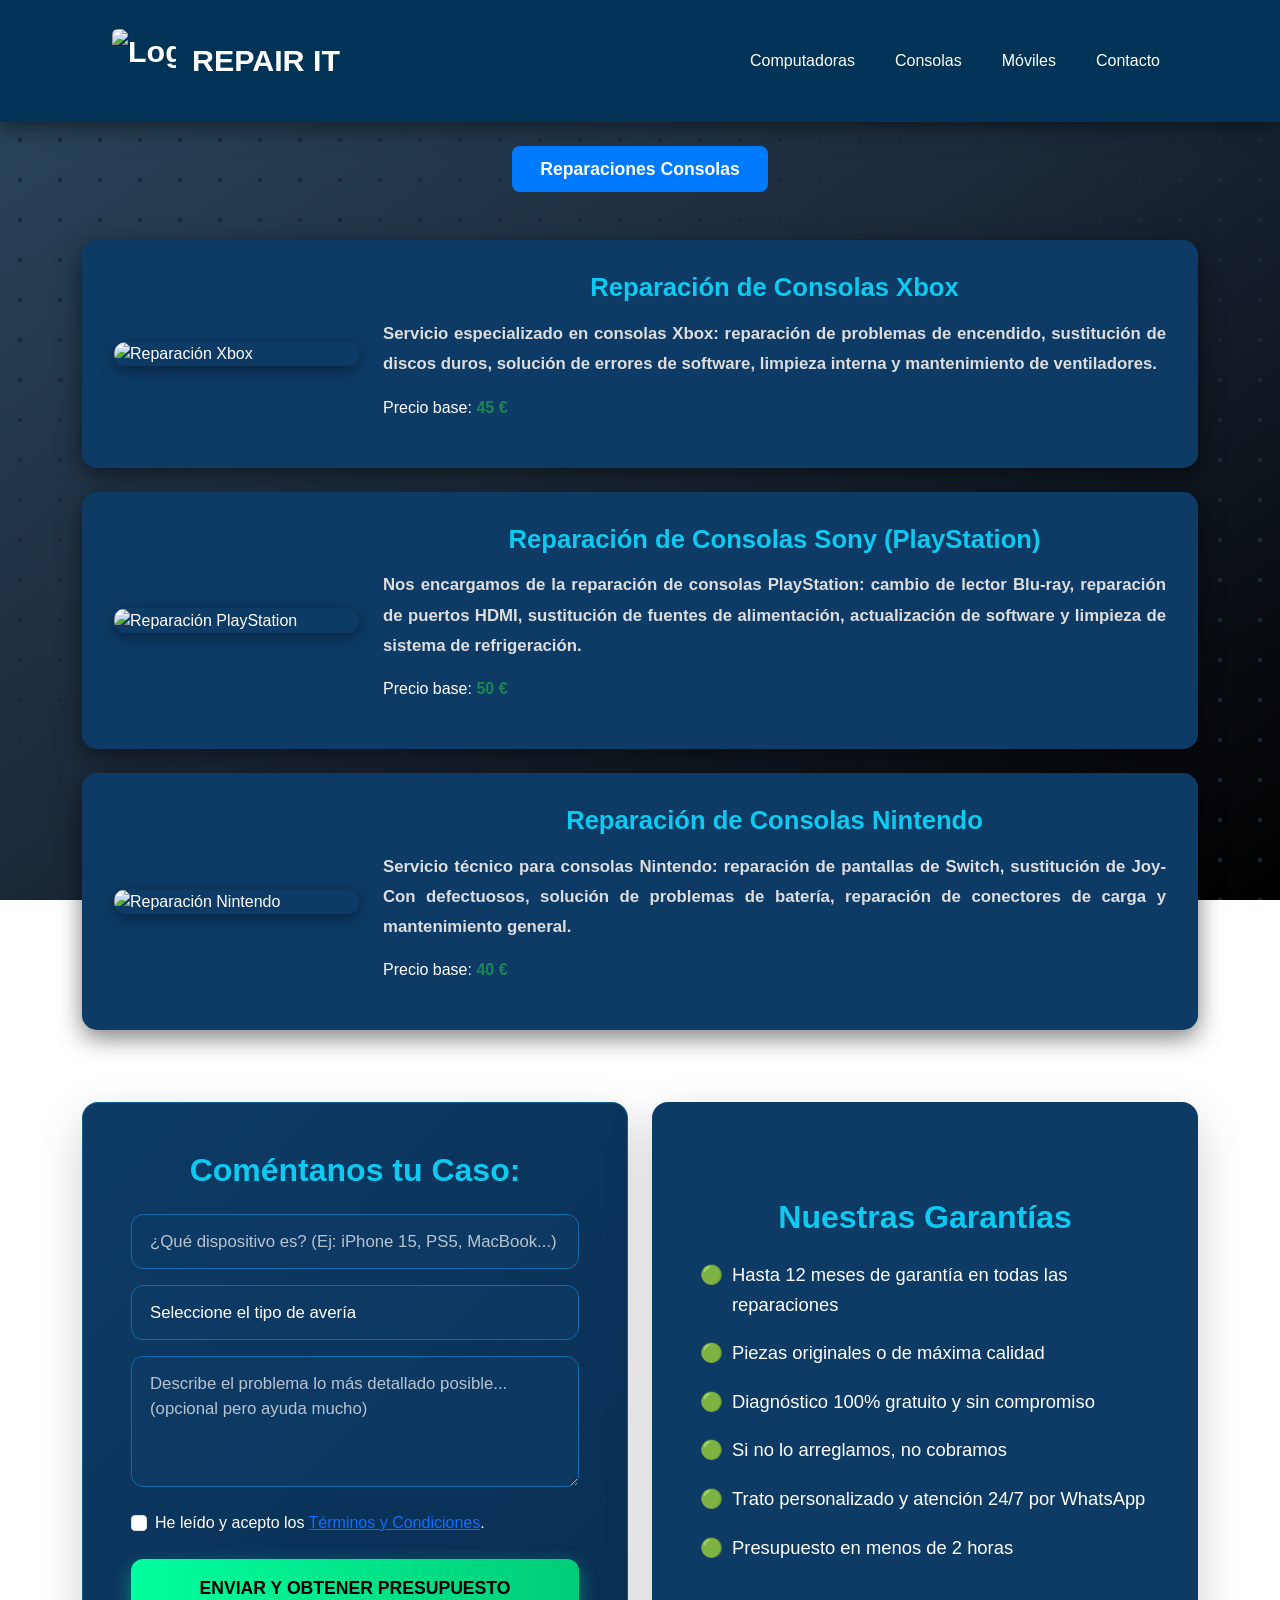
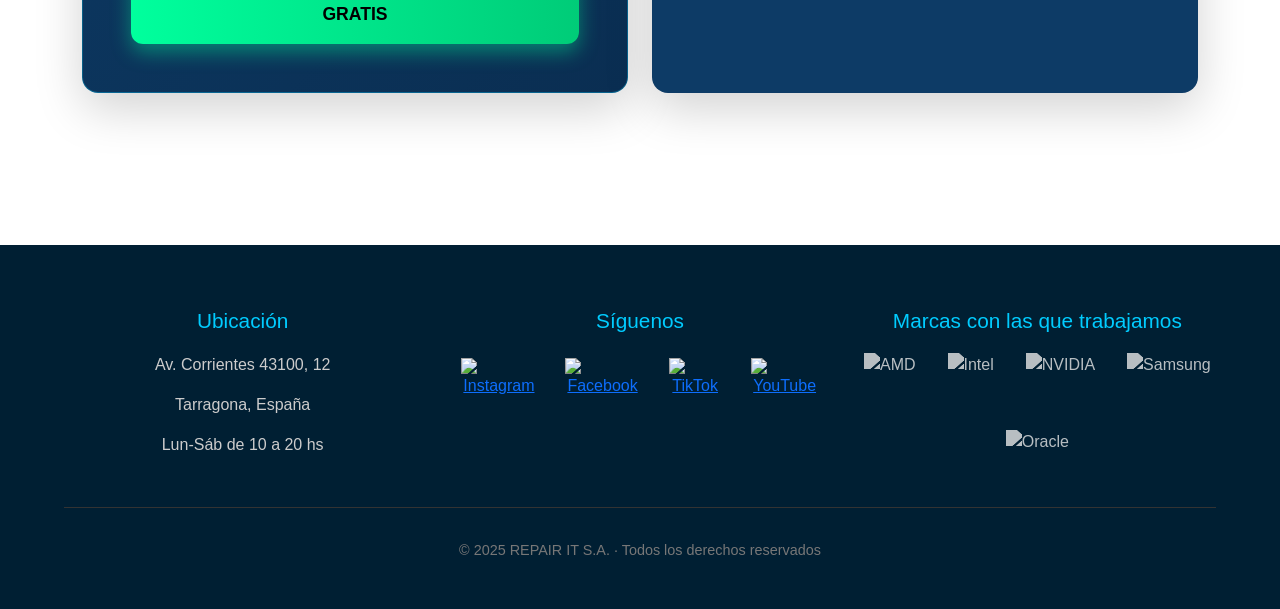
==== consolas.html @ d8734f77 "Add files via upload" ====
<!DOCTYPE html>
<html lang="es">
<head>
  <meta charset="UTF-8">
  <meta name="viewport" content="width=device-width, initial-scale=1">
  <title>Repair IT - Servicio Técnico Profesional</title>
  <link rel="shortcut icon" href="Imagenes/Repair-IT-Logo.png" type="image/x-icon">
  <!-- Bootstrap 5 -->
  <link href="https://cdn.jsdelivr.net/npm/bootstrap@5.3.3/dist/css/bootstrap.min.css" rel="stylesheet">
  <link rel="stylesheet" href="estils_serveis_general.css">

  <!-- Iconos Bootstrap -->
  <link rel="stylesheet" href="https://cdn.jsdelivr.net/npm/bootstrap-icons@1.11.3/font/bootstrap-icons.min.css">
</head>
<body>

  <div class="background-container">

    <!-- HEADER CON MENÚ HAMBURGUESA IDÉNTICO AL INDEX -->
    <header>  
      <nav class="navbar navbar-expand-lg sticky-top">
        <div class="container-fluid px-4 px-lg-5">
          <!-- Logo + Nombre -->
          <a class="navbar-brand d-flex align-items-center gap-3" href="index.html">
            <img src="Imagenes/Repair-IT-Logo.png" alt="Logo" width="64" height="64" class="rounded">
            <span>REPAIR IT</span>
          </a>

          <!-- Botón hamburguesa (solo en móvil) -->
          <button class="navbar-toggler" type="button" data-bs-toggle="collapse" data-bs-target="#navbarNav"
                  aria-controls="navbarNav" aria-expanded="false" aria-label="Toggle navigation">
            <span class="navbar-toggler-icon"></span>
          </button>

          <!-- Menú -->
          <div class="collapse navbar-collapse justify-content-end" id="navbarNav">
            <ul class="navbar-nav gap-lg-4">
              <li class="nav-item"><a class="nav-link" href="ordenadores.html">Computadoras</a></li>
              <li class="nav-item"><a class="nav-link" href="consolas.html">Consolas</a></li>
              <li class="nav-item"><a class="nav-link" href="movil.html">Móviles</a></li>
              <li class="nav-item"><a class="nav-link" href="#footer">Contacto</a></li>
            </ul>
          </div>
        </div>
      </nav>
    </header>

    <!-- CONTENIDO ESPECÍFICO DE CONSOLAS -->
    <main class="container py-4">

      <div class="text-center mb-5">
        <span class="btn-active mx-4">Reparaciones Consolas</span>
      </div>

<!-- Servicios Habituales: Consolas -->
<div class="card-custom mb-4">
  <div class="row align-items-center g-4">
    <div class="col-md-3">
      <div class="img-placeholder">
        <img src="Imagenes/Reparaciones-Xbox.jpg" alt="Reparación Xbox" class="img-fluid rounded">
      </div>
    </div>
    <div class="col-md-9">
      <h2 class="section-title text-info">Reparación de Consolas Xbox</h2>
      <p class="description text fw-bold">
        Servicio especializado en consolas Xbox: reparación de problemas de encendido, sustitución de discos duros,
        solución de errores de software, limpieza interna y mantenimiento de ventiladores. 
      </p>
      <p>Precio base: <span class="fw-bold text-success">45 €</span></p>
    </div>
  </div>
</div>

<div class="card-custom mb-4">
  <div class="row align-items-center g-4">
    <div class="col-md-3">
      <div class="img-placeholder">
        <img src="Imagenes/Reparacion-PlayStation.jpg" alt="Reparación PlayStation" class="img-fluid rounded">
      </div>
    </div>
    <div class="col-md-9">
      <h2 class="section-title text-info">Reparación de Consolas Sony (PlayStation)</h2>
      <p class="description text fw-bold">
        Nos encargamos de la reparación de consolas PlayStation: cambio de lector Blu-ray, 
        reparación de puertos HDMI, sustitución de fuentes de alimentación, 
        actualización de software y limpieza de sistema de refrigeración. 
      </p>
      <p>Precio base: <span class="fw-bold text-success">50 €</span></p>
    </div>
  </div>
</div>

<div class="card-custom mb-4">
  <div class="row align-items-center g-4">
    <div class="col-md-3">
      <div class="img-placeholder">
        <img src="Imagenes/Reparacion-Nintendo.jpg" alt="Reparación Nintendo" class="img-fluid rounded">
      </div>
    </div>
    <div class="col-md-9">
      <h2 class="section-title text-info">Reparación de Consolas Nintendo</h2>
      <p class="description text fw-bold">
        Servicio técnico para consolas Nintendo: reparación de pantallas de Switch, 
        sustitución de Joy-Con defectuosos, solución de problemas de batería, 
        reparación de conectores de carga y mantenimiento general. 
      </p>
      <p>Precio base: <span class="fw-bold text-success">40 €</span></p>
    </div>
  </div>
</div>
      <!-- Formulario + Garantías (lado a lado) -->
      <section class="row g-4 my-5" id="contacto">
    <div class="col-lg-6">
      <div class="form-card p-4 p-md-5 rounded-4 shadow-lg">
        <h3 class="text-center mb-4 text-info fw-bold fs-2">Coméntanos tu Caso:</h3>
        <form action="fitxer.php" method="post">
          <input 
            type="text" 
            class="form-control mb-3" 
            placeholder="¿Qué dispositivo es? (Ej: iPhone 15, PS5, MacBook...)" 
            required
          >
          <select class="form-select mb-3" required>
            <option value="" disabled selected>Seleccione el tipo de avería</option>
            <option value="pantalla">Cambio de pantalla</option>
            <option value="bateria">Reemplazo de batería</option>
            <option value="puerto">Puerto de carga / conector</option>
            <option value="placa">No enciende / placa base</option>
            <option value="virus">Limpiar virus / formatear</option>
            <option value="otros">Otros</option>
          </select>
          <textarea 
            class="form-control mb-4" 
            rows="4" 
            placeholder="Describe el problema lo más detallado posible... (opcional pero ayuda mucho)"
          ></textarea>
        <!-- Checkbox de aceptación de política de privacidad -->
          <div class="form-check mb-4">
            <input 
              class="form-check-input" 
              type="checkbox" 
              id="acepto" 
              required
            >
          <label class="form-check-label" for="acepto">
            He leído y acepto los <a href="terminos-condiciones.html" target="_blank">Términos y Condiciones</a>.
            </label>
          </div>
          <div class="text-center">
            <button type="submit" class="btn btn-send btn-lg px-5 py-3 fw-bold">
              ENVIAR Y OBTENER PRESUPUESTO GRATIS
            </button>
          </div>
        </form>
      </div>
    </div>

        <!-- Garantías -->
        <div class="col-lg-6">
          <div class="quote-card warranty p-5 rounded-4 shadow-lg h-100 d-flex flex-column justify-content-center">
            <h3 class="text-center mb-4 text-info fw-bold fs-2">Nuestras Garantías</h3>
            <ul class="list-unstyled warranty fs-5">
              <li>Hasta 12 meses de garantía en todas las reparaciones</li>
              <li>Piezas originales o de máxima calidad</li>
              <li>Diagnóstico 100% gratuito y sin compromiso</li>
              <li>Si no lo arreglamos, no cobramos</li>
              <li>Trato personalizado y atención 24/7 por WhatsApp</li>
              <li>Presupuesto en menos de 2 horas</li>
            </ul>
          </div>
        </div>
      </section>

    </main>

    <!-- FOOTER -->
    <footer id="footer">
      <div class="footer-grid">
        <div class="footer-column">
          <h5>Ubicación</h5>
          <p>Av. Corrientes 43100, 12</p>
          <p>Tarragona, España</p>
          <p>Lun-Sáb de 10 a 20 hs</p>
        </div>
        <div class="footer-column">
          <h5>Síguenos</h5>
          <div class="social-links">
            <a href="https://instagram.com"><img src="Imagenes/Iconos/Instagram_icon.png" alt="Instagram" height="75"></a>
            <a href="https://facebook.com"><img src="Imagenes/Iconos/Facebook.png" alt="Facebook" height="75"></a>
            <a href="https://tiktok.com"><img src="Imagenes/Iconos/tiktok.png" alt="TikTok" height="75"></a>
            <a href="https://youtube.com"><img src="Imagenes/Iconos/youtube.png" alt="YouTube" height="75"></a>
          </div>
        </div>
        <div class="footer-column">
          <h5>Marcas con las que trabajamos</h5>
          <div class="partner-logos">
            <img src="Imagenes/amd-logo.png" alt="AMD">
            <img src="Imagenes/intel.png" alt="Intel">
            <img src="Imagenes/Nvidia.png" alt="NVIDIA">
            <img src="Imagenes/Samsung.jpg" alt="Samsung">
            <img src="Imagenes/oracle.png" alt="Oracle">
          </div>
        </div>
      </div>
      <div class="footer-bottom">
        <p>© 2025 REPAIR IT S.A. · Todos los derechos reservados</p>
      </div>
    </footer>

  </div>

  <script src="https://cdn.jsdelivr.net/npm/bootstrap@5.3.3/dist/js/bootstrap.bundle.min.js"></script>
</body>
</html>
---- estils_serveis_general.css ----
:root {
  --header-bg: #003355;
  --card-blue: #0d3b66;
  --card-darker: #0a2e52;
  --accent-green: #00ff9d;
  --text-light: #e0f7ff;
}

/* Fondo*/
body::before {
  content: "";
  position: fixed;
  inset: 0;
  z-index: -1;
  background: 
    radial-gradient(circle at 25% 25%, #1b2838 2%, transparent 3%),
    radial-gradient(circle at 75% 75%, #1b2838 2%, transparent 3%),
    radial-gradient(circle at 25% 75%, #1b2838 2%, transparent 3%),
    radial-gradient(circle at 75% 25%, #1b2838 2%, transparent 3%),
    linear-gradient(145deg, #2a475e 0%, #1b2838 50%, #000000 100%);
  background-size: 80px 80px, 80px 80px, 80px 80px, 80px 80px, cover;
  background-attachment: fixed;
}

body {
  font-family: 'Segoe UI', Arial, sans-serif;
  color: white;
  margin: 0;
  padding: 0;
}

/* HEADER */
header {
  background: var(--header-bg);
  padding: 1rem 5%;
  position: static;
  top: 0;
  z-index: 1000;
  box-shadow: 0 4px 20px rgba(0,0,0,0.5);
}

.header-wrapper {
  max-width: 1400px;
  margin: 0 auto;
  display: flex;
  justify-content: space-between;
  align-items: center;
  flex-wrap: wrap;
  gap: 1rem;
}

.logo {
  display: flex;
  align-items: center;
  gap: 0.8rem;
  font-size: 1.8rem;
  font-weight: 700;
  color: white;
  text-decoration: none;
}


.navbar-brand {
 font-weight: 700;
font-size: 1.9rem;
color: white !important;
}


.nav-item{
  gap: 2.5rem;
  margin: 0;
  padding: 0;
  }



nav ul {
  display: flex;
  justify-content: center;
  gap: 1.5rem;
  list-style: none;
  margin: 0;
  padding: 0;
}

nav a {
  color: white;
  text-decoration: none;
  font-weight: 500;
  font-size: 1.05rem;
  padding: 0.5rem 0;
}


.nav-link{
  color: white;
}

.nav-link:hover{
  color: #00ccff;
}

nav a:hover, nav a.active {
  color: #00ccff;
}


.navbar-nav .nav-link.active {
  color: #00ccff !important;
  font-weight: 700;
  position: relative;
} 

/* Estilo para el subrayado del enlace activo */
.navbar-nav .nav-link.active::after {
  position: absolute;
  bottom: -6px;
  left: 50%;
  transform: translateX(-50%);
  width: 40px;
  height: 3px;
  background: #00ccff;
  border-radius: 2px;
}



/* Títulos y botones */
.page-title {
  color: var(--text-red);
  font-size: 1.7rem;
  font-weight: bold;
  text-align: center;
  margin: 2rem 0 1.5rem;
}

.btn-active {
  display: inline-block;
  background: #007bff;
  color: white;
  padding: 10px 28px;
  border-radius: 8px;
  font-weight: bold;
  font-size: 1.1rem;
  text-decoration: none;
}

/* Tarjetas generales */
.card-custom {
  background: var(--card-blue);
  border-radius: 15px;
  padding: 2rem;
  box-shadow: 0 8px 25px rgba(0,0,0,0.5);
  margin-bottom: 2rem;
}

.img-placeholder img {
  width: 100%;
  height: 200px; 
  object-fit: cover; 
}

.img-placeholder {
  width: 100%;
  max-width: 300px;
  margin: 0 auto;
  border-radius: 12px;
  overflow: hidden;
  box-shadow: 0 4px 15px rgba(0,0,0,0.4);
}

.section-title {
  color: #ffffff;
  font-size: 1.6rem;
  font-weight: 600;
  margin-bottom: 1rem;
  text-align: center;
}

.description {
  font-size: 1.05rem;
  line-height: 1.8;
  color: #ddd;
  text-align: justify;
}

    /* Formulario  */
.form-card {
  background: linear-gradient(135deg, #0d3b66, #0a2e52);
  border-radius: 20px;
  backdrop-filter: blur(10px);
  border: 1px solid rgba(0, 204, 255, 0.3);
  transition: all 0.4s ease;
}

.form-card:hover {
  transform: translateY(-10px);
  box-shadow: 0 20px 40px rgba(0, 0, 0, 0.6);
  border-color: #00ccff;
}

.form-card .form-control,
.form-card .form-select,
.form-card textarea {
  background: rgba(13, 59, 102, 0.7);
  border: 1px solid #0f6caa;
  color: white;
  border-radius: 12px;
  padding: 14px 18px;
  font-size: 1.05rem;
  transition: all 0.3s;
}

.form-card .form-control::placeholder,
.form-card textarea::placeholder {
  color: rgba(255, 255, 255, 0.7);
}

.form-card .form-control:focus,
.form-card .form-select:focus,
.form-card textarea:focus {
  background: rgba(13, 59, 102, 0.9);
  border-color: #00ff9d;
  box-shadow: 0 0 0 0.25rem rgba(0, 255, 157, 0.3);
  color: white;
}

.form-select {
  background-image: url("data:image/svg+xml,%3csvg xmlns='http://www.w3.org/2000/svg' viewBox='0 0 16 16' fill='%2300ff9d'%3e%3cpath d='M7.247 11.14 2.451 5.658C1.885 5.013 2.345 4 3.204 4h9.592a1 1 0 0 1 .753 1.659l-4.796 5.48a1 1 0 0 1-1.506 0z'/%3e%3c/svg%3e");
}

/* Botón verde neón moderno */
.btn-send {
  background: linear-gradient(90deg, #00ff9d, #00cc78);
  color: #000;
  font-weight: bold;
  font-size: 1.1rem;
  border: none;
  border-radius: 12px;
  padding: 14px 40px;
  transition: all 0.4s;
  box-shadow: 0 8px 20px rgba(0, 255, 157, 0.4);
}

.btn-send:hover {
  background: linear-gradient(90deg, #00cc78, #00ff9d);
  transform: translateY(-4px);
  box-shadow: 0 15px 30px rgba(0, 255, 157, 0.6);
  color: #000;
}



/* Footer */
footer {
  background: #001f33;
  color: #ccc;
  padding: 4rem 5% 2rem;
  margin-top: 5rem;
}

.footer-grid {
  display: grid;
  grid-template-columns: repeat(auto-fit, minmax(220px, 1fr));
  gap: 2.5rem;
  max-width: 1400px;
  margin: 0 auto 2rem;
  text-align: center;
}

.footer-column h5 {
  color: #00ccff;
  margin-bottom: 1.2rem;
  font-size: 1.3rem;
}

.social-links {
  display: flex;
  justify-content: center;
  gap: 1.8rem;
  margin: 1.5rem 0;
}

.social-links img {
  width: 60px;
  height: 60px;
  transition: transform 0.3s;
}

.social-links img:hover {
  transform: scale(1.15);
}

.partner-logos {
  display: flex;
  flex-wrap: wrap;
  justify-content: center;
  gap: 2rem;
  margin-top: 1rem;
}

.partner-logos img {
  height: 45px;
  filter: grayscale(80%) brightness(0) invert(0.9);
  opacity: 0.8;
  transition: all 0.3s;
}

.partner-logos img:hover {
  filter: none;
  opacity: 1;
  transform: scale(1.2);
}

.footer-bottom {
  text-align: center;
  padding-top: 2rem;
  border-top: 1px solid #333;
  font-size: 0.9rem;
  color: #777;
}

/*Garantias*/
.warranty {
  background: #0d3b66;
  backdrop-filter: blur(10px);
}

.warranty ul li {
  position: relative;
  padding-left: 2rem;
  margin-bottom: 1.2rem;
  font-size: 1.15rem;
  line-height: 1.6;
}
.warranty ul li::before {
      content: "🟢";
      color: #00ff80;
      position: absolute;
      border: 2px #00ff80 ;
      left: 0;
      font-weight: bold;
    }

  .warranty:hover{
    transform: translateY(-4px);
    box-shadow: 0 8px 20px rgba(0, 255, 157, 0.4);
  }

/* RESPONSIVE GENERAL */
@media (max-width: 768px) {
  .logo { font-size: 1.6rem; }
  nav ul { gap: 1rem; font-size: 0.95rem; }
  .section-title { font-size: 1.4rem; }
  .description { font-size: 1rem; }
  .card-custom, .form-card { padding: 1.5rem; }
}

@media (max-width: 480px) {
  header { padding: 1rem 4%; }
  .logo { font-size: 1.4rem; }
  .logo img { width: 48px; height: 48px; }
  nav ul { flex-direction: column; align-items: center; }
  .btn-send { padding: 16px 20px; font-size: 1.1rem; }
}
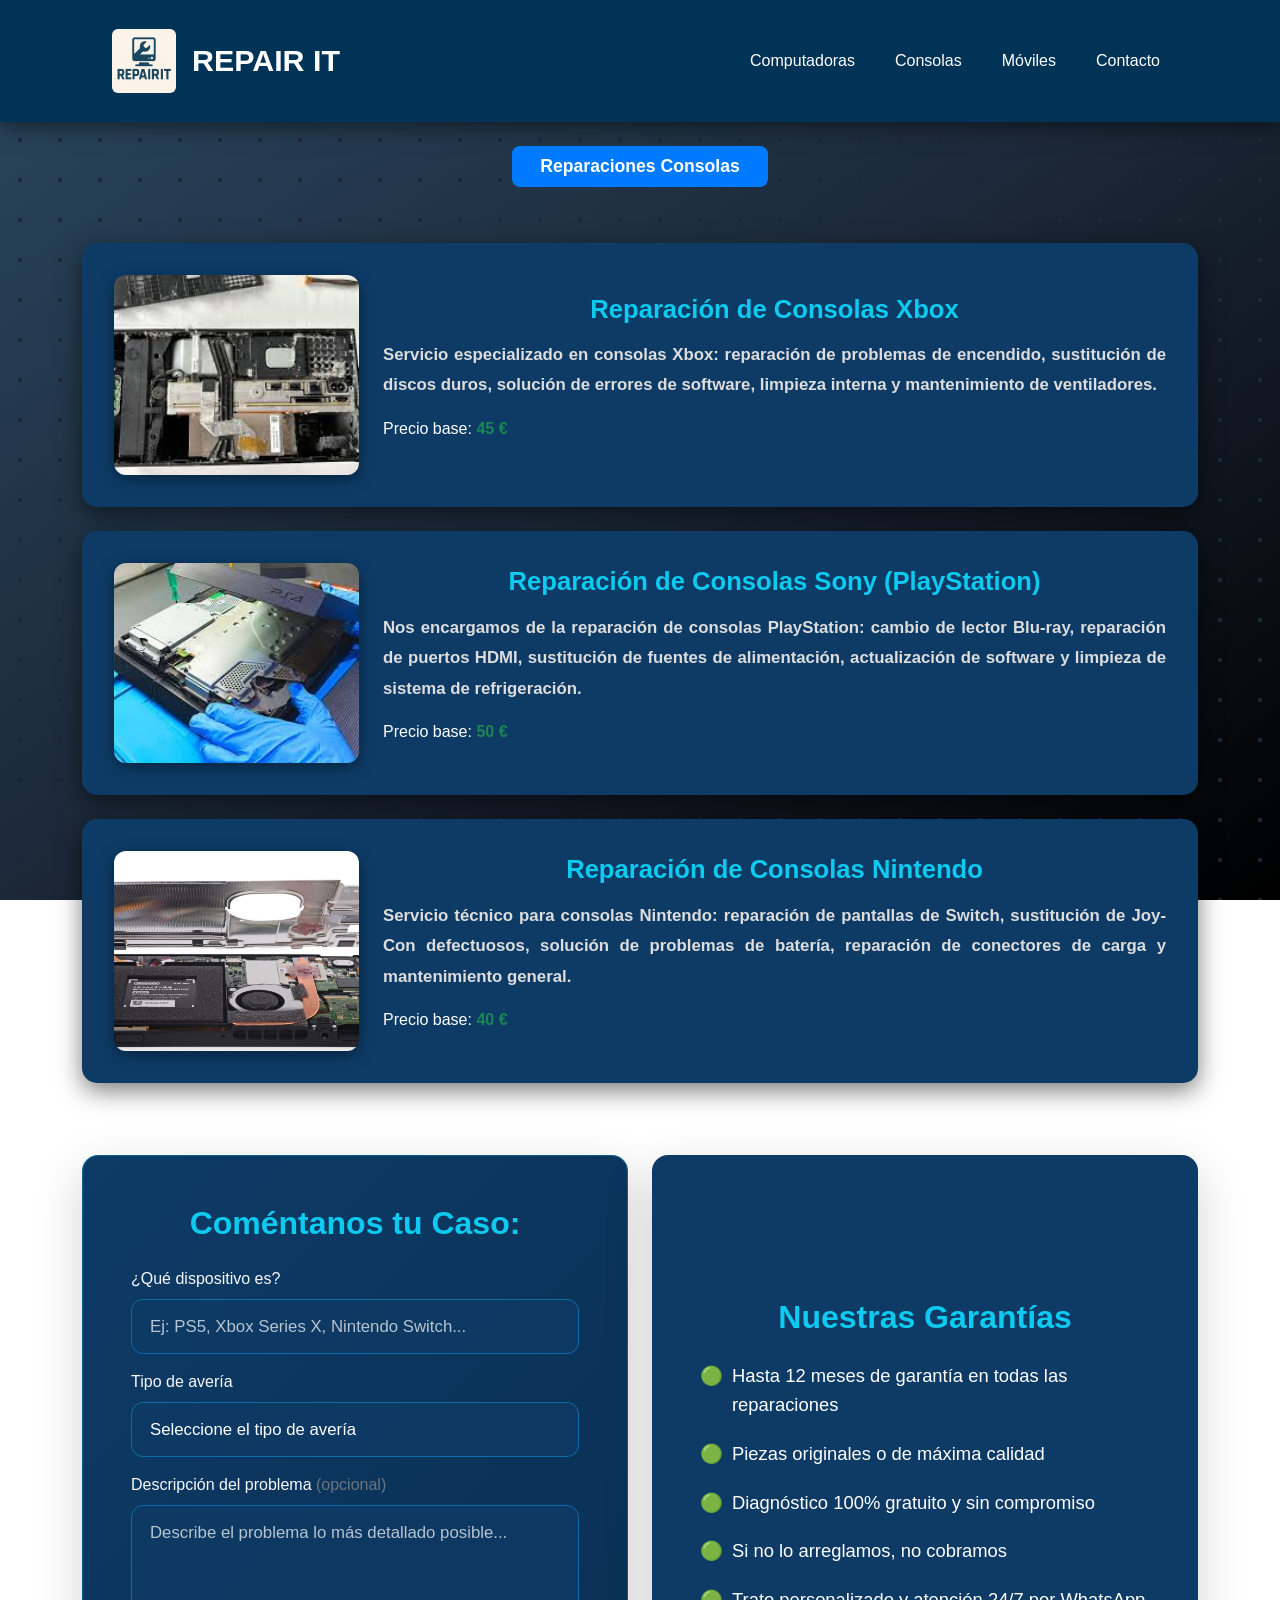
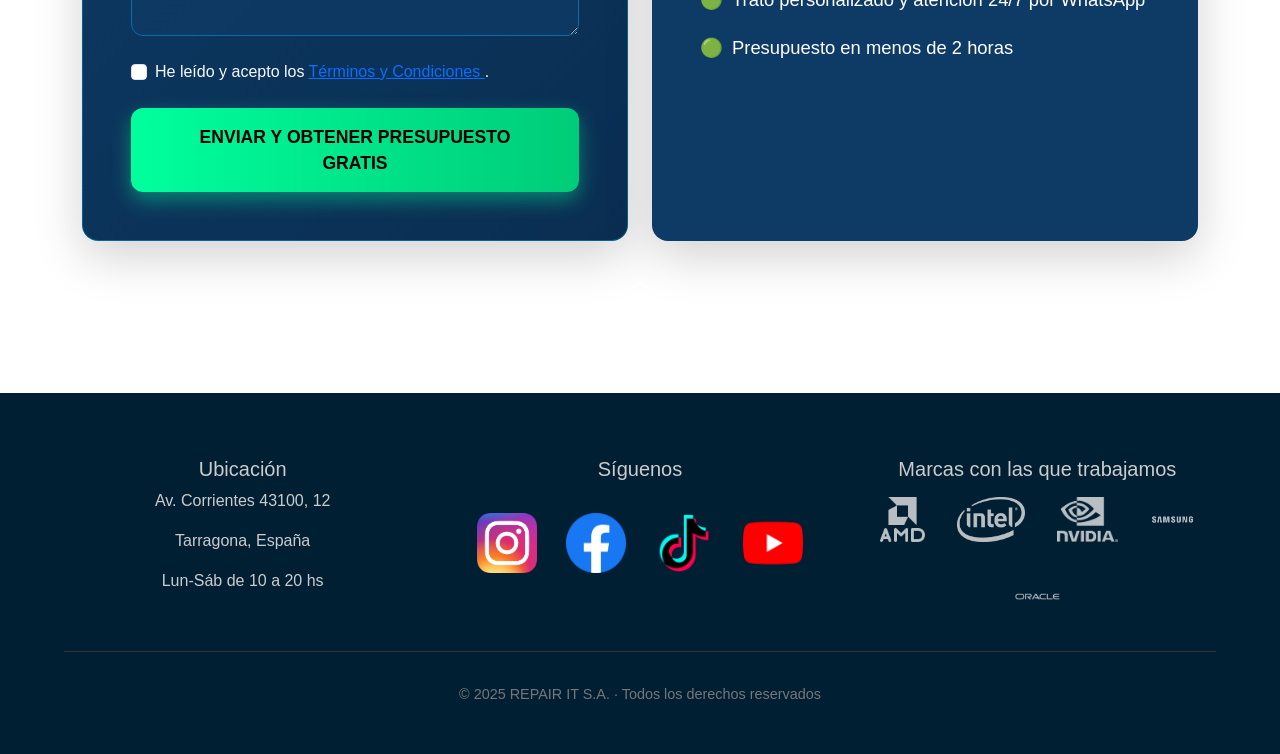
==== commit 7b776263: "Add files via upload" ====
--- a/consolas.html
+++ b/consolas.html
@@ -1,214 +1,210 @@
-<!DOCTYPE html>
-<html lang="es">
-<head>
-  <meta charset="UTF-8">
-  <meta name="viewport" content="width=device-width, initial-scale=1">
-  <title>Repair IT - Servicio Técnico Profesional</title>
-  <link rel="shortcut icon" href="Imagenes/Repair-IT-Logo.png" type="image/x-icon">
-  <!-- Bootstrap 5 -->
-  <link href="https://cdn.jsdelivr.net/npm/bootstrap@5.3.3/dist/css/bootstrap.min.css" rel="stylesheet">
-  <link rel="stylesheet" href="estils_serveis_general.css">
-
-  <!-- Iconos Bootstrap -->
-  <link rel="stylesheet" href="https://cdn.jsdelivr.net/npm/bootstrap-icons@1.11.3/font/bootstrap-icons.min.css">
-</head>
-<body>
-
-  <div class="background-container">
-
-    <!-- HEADER CON MENÚ HAMBURGUESA IDÉNTICO AL INDEX -->
-    <header>  
-      <nav class="navbar navbar-expand-lg sticky-top">
-        <div class="container-fluid px-4 px-lg-5">
-          <!-- Logo + Nombre -->
-          <a class="navbar-brand d-flex align-items-center gap-3" href="index.html">
-            <img src="Imagenes/Repair-IT-Logo.png" alt="Logo" width="64" height="64" class="rounded">
-            <span>REPAIR IT</span>
-          </a>
-
-          <!-- Botón hamburguesa (solo en móvil) -->
-          <button class="navbar-toggler" type="button" data-bs-toggle="collapse" data-bs-target="#navbarNav"
-                  aria-controls="navbarNav" aria-expanded="false" aria-label="Toggle navigation">
-            <span class="navbar-toggler-icon"></span>
-          </button>
-
-          <!-- Menú -->
-          <div class="collapse navbar-collapse justify-content-end" id="navbarNav">
-            <ul class="navbar-nav gap-lg-4">
-              <li class="nav-item"><a class="nav-link" href="ordenadores.html">Computadoras</a></li>
-              <li class="nav-item"><a class="nav-link" href="consolas.html">Consolas</a></li>
-              <li class="nav-item"><a class="nav-link" href="movil.html">Móviles</a></li>
-              <li class="nav-item"><a class="nav-link" href="#footer">Contacto</a></li>
-            </ul>
-          </div>
-        </div>
-      </nav>
-    </header>
-
-    <!-- CONTENIDO ESPECÍFICO DE CONSOLAS -->
-    <main class="container py-4">
-
-      <div class="text-center mb-5">
-        <span class="btn-active mx-4">Reparaciones Consolas</span>
-      </div>
-
-<!-- Servicios Habituales: Consolas -->
-<div class="card-custom mb-4">
-  <div class="row align-items-center g-4">
-    <div class="col-md-3">
-      <div class="img-placeholder">
-        <img src="Imagenes/Reparaciones-Xbox.jpg" alt="Reparación Xbox" class="img-fluid rounded">
-      </div>
-    </div>
-    <div class="col-md-9">
-      <h2 class="section-title text-info">Reparación de Consolas Xbox</h2>
-      <p class="description text fw-bold">
-        Servicio especializado en consolas Xbox: reparación de problemas de encendido, sustitución de discos duros,
-        solución de errores de software, limpieza interna y mantenimiento de ventiladores. 
-      </p>
-      <p>Precio base: <span class="fw-bold text-success">45 €</span></p>
-    </div>
-  </div>
-</div>
-
-<div class="card-custom mb-4">
-  <div class="row align-items-center g-4">
-    <div class="col-md-3">
-      <div class="img-placeholder">
-        <img src="Imagenes/Reparacion-PlayStation.jpg" alt="Reparación PlayStation" class="img-fluid rounded">
-      </div>
-    </div>
-    <div class="col-md-9">
-      <h2 class="section-title text-info">Reparación de Consolas Sony (PlayStation)</h2>
-      <p class="description text fw-bold">
-        Nos encargamos de la reparación de consolas PlayStation: cambio de lector Blu-ray, 
-        reparación de puertos HDMI, sustitución de fuentes de alimentación, 
-        actualización de software y limpieza de sistema de refrigeración. 
-      </p>
-      <p>Precio base: <span class="fw-bold text-success">50 €</span></p>
-    </div>
-  </div>
-</div>
-
-<div class="card-custom mb-4">
-  <div class="row align-items-center g-4">
-    <div class="col-md-3">
-      <div class="img-placeholder">
-        <img src="Imagenes/Reparacion-Nintendo.jpg" alt="Reparación Nintendo" class="img-fluid rounded">
-      </div>
-    </div>
-    <div class="col-md-9">
-      <h2 class="section-title text-info">Reparación de Consolas Nintendo</h2>
-      <p class="description text fw-bold">
-        Servicio técnico para consolas Nintendo: reparación de pantallas de Switch, 
-        sustitución de Joy-Con defectuosos, solución de problemas de batería, 
-        reparación de conectores de carga y mantenimiento general. 
-      </p>
-      <p>Precio base: <span class="fw-bold text-success">40 €</span></p>
-    </div>
-  </div>
-</div>
-      <!-- Formulario + Garantías (lado a lado) -->
-      <section class="row g-4 my-5" id="contacto">
-    <div class="col-lg-6">
-      <div class="form-card p-4 p-md-5 rounded-4 shadow-lg">
-        <h3 class="text-center mb-4 text-info fw-bold fs-2">Coméntanos tu Caso:</h3>
-        <form action="fitxer.php" method="post">
-          <input 
-            type="text" 
-            class="form-control mb-3" 
-            placeholder="¿Qué dispositivo es? (Ej: iPhone 15, PS5, MacBook...)" 
-            required
-          >
-          <select class="form-select mb-3" required>
-            <option value="" disabled selected>Seleccione el tipo de avería</option>
-            <option value="pantalla">Cambio de pantalla</option>
-            <option value="bateria">Reemplazo de batería</option>
-            <option value="puerto">Puerto de carga / conector</option>
-            <option value="placa">No enciende / placa base</option>
-            <option value="virus">Limpiar virus / formatear</option>
-            <option value="otros">Otros</option>
-          </select>
-          <textarea 
-            class="form-control mb-4" 
-            rows="4" 
-            placeholder="Describe el problema lo más detallado posible... (opcional pero ayuda mucho)"
-          ></textarea>
-        <!-- Checkbox de aceptación de política de privacidad -->
-          <div class="form-check mb-4">
-            <input 
-              class="form-check-input" 
-              type="checkbox" 
-              id="acepto" 
-              required
-            >
-          <label class="form-check-label" for="acepto">
-            He leído y acepto los <a href="terminos-condiciones.html" target="_blank">Términos y Condiciones</a>.
-            </label>
-          </div>
-          <div class="text-center">
-            <button type="submit" class="btn btn-send btn-lg px-5 py-3 fw-bold">
-              ENVIAR Y OBTENER PRESUPUESTO GRATIS
-            </button>
-          </div>
-        </form>
-      </div>
-    </div>
-
-        <!-- Garantías -->
-        <div class="col-lg-6">
-          <div class="quote-card warranty p-5 rounded-4 shadow-lg h-100 d-flex flex-column justify-content-center">
-            <h3 class="text-center mb-4 text-info fw-bold fs-2">Nuestras Garantías</h3>
-            <ul class="list-unstyled warranty fs-5">
-              <li>Hasta 12 meses de garantía en todas las reparaciones</li>
-              <li>Piezas originales o de máxima calidad</li>
-              <li>Diagnóstico 100% gratuito y sin compromiso</li>
-              <li>Si no lo arreglamos, no cobramos</li>
-              <li>Trato personalizado y atención 24/7 por WhatsApp</li>
-              <li>Presupuesto en menos de 2 horas</li>
-            </ul>
-          </div>
-        </div>
-      </section>
-
-    </main>
-
-    <!-- FOOTER -->
-    <footer id="footer">
-      <div class="footer-grid">
-        <div class="footer-column">
-          <h5>Ubicación</h5>
-          <p>Av. Corrientes 43100, 12</p>
-          <p>Tarragona, España</p>
-          <p>Lun-Sáb de 10 a 20 hs</p>
-        </div>
-        <div class="footer-column">
-          <h5>Síguenos</h5>
-          <div class="social-links">
-            <a href="https://instagram.com"><img src="Imagenes/Iconos/Instagram_icon.png" alt="Instagram" height="75"></a>
-            <a href="https://facebook.com"><img src="Imagenes/Iconos/Facebook.png" alt="Facebook" height="75"></a>
-            <a href="https://tiktok.com"><img src="Imagenes/Iconos/tiktok.png" alt="TikTok" height="75"></a>
-            <a href="https://youtube.com"><img src="Imagenes/Iconos/youtube.png" alt="YouTube" height="75"></a>
-          </div>
-        </div>
-        <div class="footer-column">
-          <h5>Marcas con las que trabajamos</h5>
-          <div class="partner-logos">
-            <img src="Imagenes/amd-logo.png" alt="AMD">
-            <img src="Imagenes/intel.png" alt="Intel">
-            <img src="Imagenes/Nvidia.png" alt="NVIDIA">
-            <img src="Imagenes/Samsung.jpg" alt="Samsung">
-            <img src="Imagenes/oracle.png" alt="Oracle">
-          </div>
-        </div>
-      </div>
-      <div class="footer-bottom">
-        <p>© 2025 REPAIR IT S.A. · Todos los derechos reservados</p>
-      </div>
-    </footer>
-
-  </div>
-
-  <script src="https://cdn.jsdelivr.net/npm/bootstrap@5.3.3/dist/js/bootstrap.bundle.min.js"></script>
-</body>
-</html>+<!DOCTYPE html>
+<html lang="es">
+<head>
+  <meta charset="UTF-8">
+  <meta name="viewport" content="width=device-width, initial-scale=1">
+  <title>Reparación de Consolas - Repair IT</title>
+  <link rel="shortcut icon" href="Imagenes/Repair-IT-Logo.png" type="image/x-icon">
+  <link href="https://cdn.jsdelivr.net/npm/bootstrap@5.3.3/dist/css/bootstrap.min.css" rel="stylesheet">
+  <link rel="stylesheet" href="estils_serveis_general.css">
+  <link rel="stylesheet" href="https://cdn.jsdelivr.net/npm/bootstrap-icons@1.11.3/font/bootstrap-icons.min.css">
+  <style>
+    .skip-link { position:absolute; top:-40px; left:0; background:#00ccff; color:#000; padding:8px 16px; z-index:9999; font-weight:bold; text-decoration:none; }
+    .skip-link:focus { top:0; }
+    :focus-visible { outline: 3px solid #00ccff !important; outline-offset: 2px !important; }
+  </style>
+</head>
+<body>
+
+  <a href="#main-content" class="skip-link">Saltar al contenido principal</a>
+
+  <div class="background-container">
+
+    <header role="banner">
+      <nav class="navbar navbar-expand-lg sticky-top" role="navigation" aria-label="Navegación principal">
+        <div class="container-fluid px-4 px-lg-5">
+          <a class="navbar-brand d-flex align-items-center gap-3" href="index.html" aria-label="Repair IT - Ir a inicio">
+            <img src="Imagenes/Repair-IT-Logo.png" alt="Logotipo de Repair IT" width="64" height="64" class="rounded">
+            <span>REPAIR IT</span>
+          </a>
+          <button class="navbar-toggler" type="button" data-bs-toggle="collapse" data-bs-target="#navbarNav"
+                  aria-controls="navbarNav" aria-expanded="false" aria-label="Abrir menú de navegación">
+            <span class="navbar-toggler-icon"></span>
+          </button>
+          <div class="collapse navbar-collapse justify-content-end" id="navbarNav">
+            <ul class="navbar-nav gap-lg-4">
+              <li class="nav-item"><a class="nav-link" href="ordenadores.html">Computadoras</a></li>
+              <li class="nav-item"><a class="nav-link" aria-current="page" href="consolas.html">Consolas</a></li>
+              <li class="nav-item"><a class="nav-link" href="movil.html">Móviles</a></li>
+              <li class="nav-item"><a class="nav-link" href="#footer">Contacto</a></li>
+            </ul>
+          </div>
+        </div>
+      </nav>
+    </header>
+
+    <main class="container py-4" id="main-content">
+
+      <div class="text-center mb-5">
+        <h1 class="btn-active mx-4">Reparaciones Consolas</h1>
+      </div>
+
+      <section aria-label="Servicios de reparación de consolas">
+
+        <article class="card-custom mb-4">
+          <div class="row align-items-center g-4">
+            <div class="col-md-3">
+              <div class="img-placeholder">
+                <img src="Imagenes/Reparaciones-Xbox.jpg" alt="Consola Xbox abierta para reparación de hardware" class="img-fluid rounded">
+              </div>
+            </div>
+            <div class="col-md-9">
+              <h2 class="section-title text-info">Reparación de Consolas Xbox</h2>
+              <p class="description text fw-bold">
+                Servicio especializado en consolas Xbox: reparación de problemas de encendido, sustitución de discos duros,
+                solución de errores de software, limpieza interna y mantenimiento de ventiladores.
+              </p>
+              <p>Precio base: <span class="fw-bold text-success">45 €</span></p>
+            </div>
+          </div>
+        </article>
+
+        <article class="card-custom mb-4">
+          <div class="row align-items-center g-4">
+            <div class="col-md-3">
+              <div class="img-placeholder">
+                <img src="Imagenes/Reparacion-PlayStation.jpg" alt="Consola PlayStation desmontada para reparación de lector Blu-ray" class="img-fluid rounded">
+              </div>
+            </div>
+            <div class="col-md-9">
+              <h2 class="section-title text-info">Reparación de Consolas Sony (PlayStation)</h2>
+              <p class="description text fw-bold">
+                Nos encargamos de la reparación de consolas PlayStation: cambio de lector Blu-ray,
+                reparación de puertos HDMI, sustitución de fuentes de alimentación,
+                actualización de software y limpieza de sistema de refrigeración.
+              </p>
+              <p>Precio base: <span class="fw-bold text-success">50 €</span></p>
+            </div>
+          </div>
+        </article>
+
+        <article class="card-custom mb-4">
+          <div class="row align-items-center g-4">
+            <div class="col-md-3">
+              <div class="img-placeholder">
+                <img src="Imagenes/Reparacion-Nintendo.jpg" alt="Nintendo Switch con pantalla y Joy-Con siendo reparados" class="img-fluid rounded">
+              </div>
+            </div>
+            <div class="col-md-9">
+              <h2 class="section-title text-info">Reparación de Consolas Nintendo</h2>
+              <p class="description text fw-bold">
+                Servicio técnico para consolas Nintendo: reparación de pantallas de Switch,
+                sustitución de Joy-Con defectuosos, solución de problemas de batería,
+                reparación de conectores de carga y mantenimiento general.
+              </p>
+              <p>Precio base: <span class="fw-bold text-success">40 €</span></p>
+            </div>
+          </div>
+        </article>
+
+      </section>
+
+      <!-- Formulario + Garantías -->
+      <section class="row g-4 my-5" id="contacto" aria-label="Formulario de contacto y garantías">
+        <div class="col-lg-6">
+          <div class="form-card p-4 p-md-5 rounded-4 shadow-lg">
+            <h2 class="text-center mb-4 text-info fw-bold fs-2">Coméntanos tu Caso:</h2>
+            <form action="fitxer.php" method="post" novalidate aria-label="Formulario de solicitud de presupuesto gratuito">
+              <div class="mb-3">
+                <label for="dispositivo" class="form-label text-light">¿Qué dispositivo es?</label>
+                <input type="text" id="dispositivo" name="dispositivo" class="form-control"
+                       placeholder="Ej: PS5, Xbox Series X, Nintendo Switch..." required aria-required="true">
+              </div>
+              <div class="mb-3">
+                <label for="averia" class="form-label text-light">Tipo de avería</label>
+                <select id="averia" name="averia" class="form-select" required aria-required="true">
+                  <option value="" disabled selected>Seleccione el tipo de avería</option>
+                  <option value="pantalla">Cambio de pantalla</option>
+                  <option value="bateria">Reemplazo de batería</option>
+                  <option value="puerto">Puerto de carga / conector</option>
+                  <option value="placa">No enciende / placa base</option>
+                  <option value="virus">Limpiar virus / formatear</option>
+                  <option value="otros">Otros</option>
+                </select>
+              </div>
+              <div class="mb-4">
+                <label for="descripcion" class="form-label text-light">Descripción del problema <span class="text-secondary">(opcional)</span></label>
+                <textarea id="descripcion" name="descripcion" class="form-control" rows="4"
+                          placeholder="Describe el problema lo más detallado posible..."></textarea>
+              </div>
+              <div class="form-check mb-4">
+                <input class="form-check-input" type="checkbox" id="acepto" name="acepto" required aria-required="true">
+                <label class="form-check-label text-light" for="acepto">
+                  He leído y acepto los <a href="terminos-condiciones.html" target="_blank" rel="noopener noreferrer">Términos y Condiciones <span class="visually-hidden">(abre en nueva pestaña)</span></a>.
+                </label>
+              </div>
+              <div class="text-center">
+                <button type="submit" class="btn btn-send btn-lg px-5 py-3 fw-bold">
+                  ENVIAR Y OBTENER PRESUPUESTO GRATIS
+                </button>
+              </div>
+            </form>
+          </div>
+        </div>
+        <div class="col-lg-6">
+          <div class="quote-card warranty p-5 rounded-4 shadow-lg h-100 d-flex flex-column justify-content-center">
+            <h2 class="text-center mb-4 text-info fw-bold fs-2">Nuestras Garantías</h2>
+            <ul class="list-unstyled warranty fs-5">
+              <li>Hasta 12 meses de garantía en todas las reparaciones</li>
+              <li>Piezas originales o de máxima calidad</li>
+              <li>Diagnóstico 100% gratuito y sin compromiso</li>
+              <li>Si no lo arreglamos, no cobramos</li>
+              <li>Trato personalizado y atención 24/7 por WhatsApp</li>
+              <li>Presupuesto en menos de 2 horas</li>
+            </ul>
+          </div>
+        </div>
+      </section>
+
+    </main>
+
+    <footer id="footer" role="contentinfo">
+      <div class="footer-grid">
+        <div class="footer-column">
+          <h2 class="h5">Ubicación</h2>
+          <address>
+            <p>Av. Corrientes 43100, 12</p>
+            <p>Tarragona, España</p>
+            <p>Lun-Sáb de 10 a 20 hs</p>
+          </address>
+        </div>
+        <div class="footer-column">
+          <h2 class="h5">Síguenos</h2>
+          <nav aria-label="Redes sociales" class="social-links">
+            <a href="https://instagram.com" target="_blank" rel="noopener noreferrer" aria-label="Instagram de Repair IT (nueva pestaña)"><img src="Imagenes/Iconos/Instagram_icon.png" alt="Instagram" height="75"></a>
+            <a href="https://facebook.com" target="_blank" rel="noopener noreferrer" aria-label="Facebook de Repair IT (nueva pestaña)"><img src="Imagenes/Iconos/Facebook.png" alt="Facebook" height="75"></a>
+            <a href="https://tiktok.com" target="_blank" rel="noopener noreferrer" aria-label="TikTok de Repair IT (nueva pestaña)"><img src="Imagenes/Iconos/tiktok.png" alt="TikTok" height="75"></a>
+            <a href="https://youtube.com" target="_blank" rel="noopener noreferrer" aria-label="YouTube de Repair IT (nueva pestaña)"><img src="Imagenes/Iconos/youtube.png" alt="YouTube" height="75"></a>
+          </nav>
+        </div>
+        <div class="footer-column">
+          <h2 class="h5">Marcas con las que trabajamos</h2>
+          <div class="partner-logos" role="list" aria-label="Marcas asociadas">
+            <img src="Imagenes/amd-logo.png" alt="AMD" role="listitem">
+            <img src="Imagenes/intel.png" alt="Intel" role="listitem">
+            <img src="Imagenes/Nvidia.png" alt="NVIDIA" role="listitem">
+            <img src="Imagenes/Samsung.jpg" alt="Samsung" role="listitem">
+            <img src="Imagenes/oracle.png" alt="Oracle" role="listitem">
+          </div>
+        </div>
+      </div>
+      <div class="footer-bottom">
+        <p>© 2025 REPAIR IT S.A. · Todos los derechos reservados</p>
+      </div>
+    </footer>
+
+  </div>
+
+  <script src="https://cdn.jsdelivr.net/npm/bootstrap@5.3.3/dist/js/bootstrap.bundle.min.js" defer></script>
+</body>
+</html>
--- a/estils_serveis_general.css
+++ b/estils_serveis_general.css
@@ -127,13 +127,7 @@
 
 
 /* Títulos y botones */
-.page-title {
-  color: var(--text-red);
-  font-size: 1.7rem;
-  font-weight: bold;
-  text-align: center;
-  margin: 2rem 0 1.5rem;
-}
+
 
 .btn-active {
   display: inline-block;
